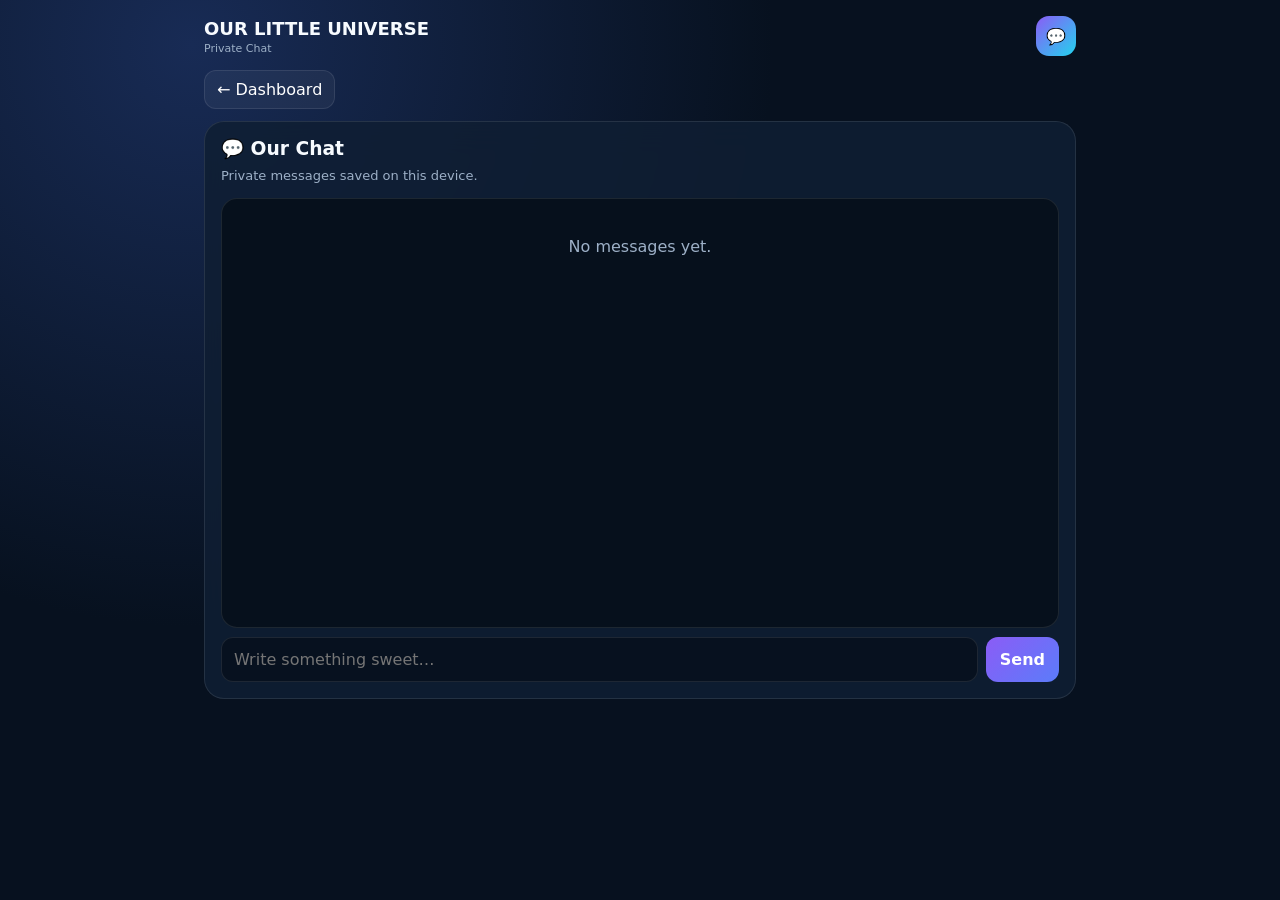
==== chat.html @ 459307a7 "Add separate app page chat.html" ====
<!doctype html><html><head><meta charset="utf-8"><meta name="viewport" content="width=device-width,initial-scale=1"><title>Chat</title><link rel="stylesheet" href="style.css"></head><body><main class="shell"><header class="top"><div class="brand">OUR LITTLE UNIVERSE<small>Private Chat</small></div><div class="orb">💬</div></header><a class="back" href="index.html">← Dashboard</a><section class="card"><h3>💬 Our Chat</h3><div class="muted">Private messages saved on this device.</div><div class="chat" id="chatbox"></div><div class="composer"><input class="input" id="chatInput" placeholder="Write something sweet…"><button class="btn" onclick="sendMsg()">Send</button></div></section></main><script src="app.js"></script></body></html>
---- style.css ----
:root{--bg:#07111f;--card:#101f33dd;--line:#ffffff18;--text:#f7fbff;--muted:#9db0c7;--a:#8b5cf6;--b:#22d3ee;--good:#34d399}*{box-sizing:border-box}body{margin:0;font-family:Inter,system-ui,sans-serif;background:radial-gradient(circle at 15% 5%,#182b55,#07111f 42%),radial-gradient(circle at 90% 90%,#173b4b,#07111f 45%);color:var(--text);min-height:100vh}button,input,select{font:inherit}button{cursor:pointer}.shell{max-width:900px;margin:auto;padding:16px 14px 40px}.top{display:flex;align-items:center;justify-content:space-between;margin-bottom:14px}.brand{font-weight:800;font-size:18px}.brand small{display:block;color:var(--muted);font-weight:500;font-size:11px;margin-top:3px}.orb{width:40px;height:40px;border-radius:13px;display:grid;place-items:center;background:linear-gradient(135deg,var(--a),var(--b))}.back{display:inline-flex;align-items:center;gap:6px;color:#fff;text-decoration:none;background:#ffffff0c;border:1px solid var(--line);padding:9px 12px;border-radius:12px;margin-bottom:12px}.hero,.card{border:1px solid var(--line);background:var(--card);backdrop-filter:blur(16px);border-radius:20px;padding:16px}.hero{position:relative;overflow:hidden}.hero:after{content:"";position:absolute;width:150px;height:150px;border-radius:50%;background:#8b5cf6;filter:blur(8px);opacity:.35;right:-70px;top:-80px}.eyebrow{font-size:11px;letter-spacing:2px;color:#b9d7ff;text-transform:uppercase}.hero h1{font-size:clamp(28px,7vw,46px);margin:7px 0}.muted{color:var(--muted);font-size:13px;line-height:1.45}.grid{display:grid;grid-template-columns:repeat(2,1fr);gap:9px;margin-top:10px}.card h3{margin:0 0 7px}.dash{display:block;color:var(--text);text-decoration:none}.icon{font-size:27px;margin-bottom:7px}.btn{border:0;border-radius:12px;padding:11px 14px;color:#fff;font-weight:700;background:linear-gradient(135deg,var(--a),#5b7cfa)}.form{display:grid;gap:9px;margin-top:12px}.input{width:100%;padding:12px;border-radius:12px;border:1px solid var(--line);background:#07111f;color:#fff}.chat{height:430px;overflow:auto;margin-top:12px;padding:10px;border:1px solid var(--line);border-radius:16px;background:#06101c}.msg{max-width:78%;padding:9px 11px;border-radius:15px;margin:7px 0;background:#ffffff0c}.msg.me{margin-left:auto;background:linear-gradient(135deg,#6d4ae8,#167f9a)}.composer{display:flex;gap:8px;margin-top:9px}.composer .input{flex:1}.trip{display:flex;justify-content:space-between;align-items:center;gap:10px;padding:12px;border:1px solid var(--line);border-radius:14px;margin-top:9px;background:#ffffff06}.pill{font-size:11px;padding:5px 8px;border-radius:99px;background:#34d39918;color:#72e5b5}.empty{text-align:center;padding:28px 8px;color:var(--muted)}@media(max-width:600px){.grid{grid-template-columns:1fr 1fr}.shell{padding-inline:11px}}
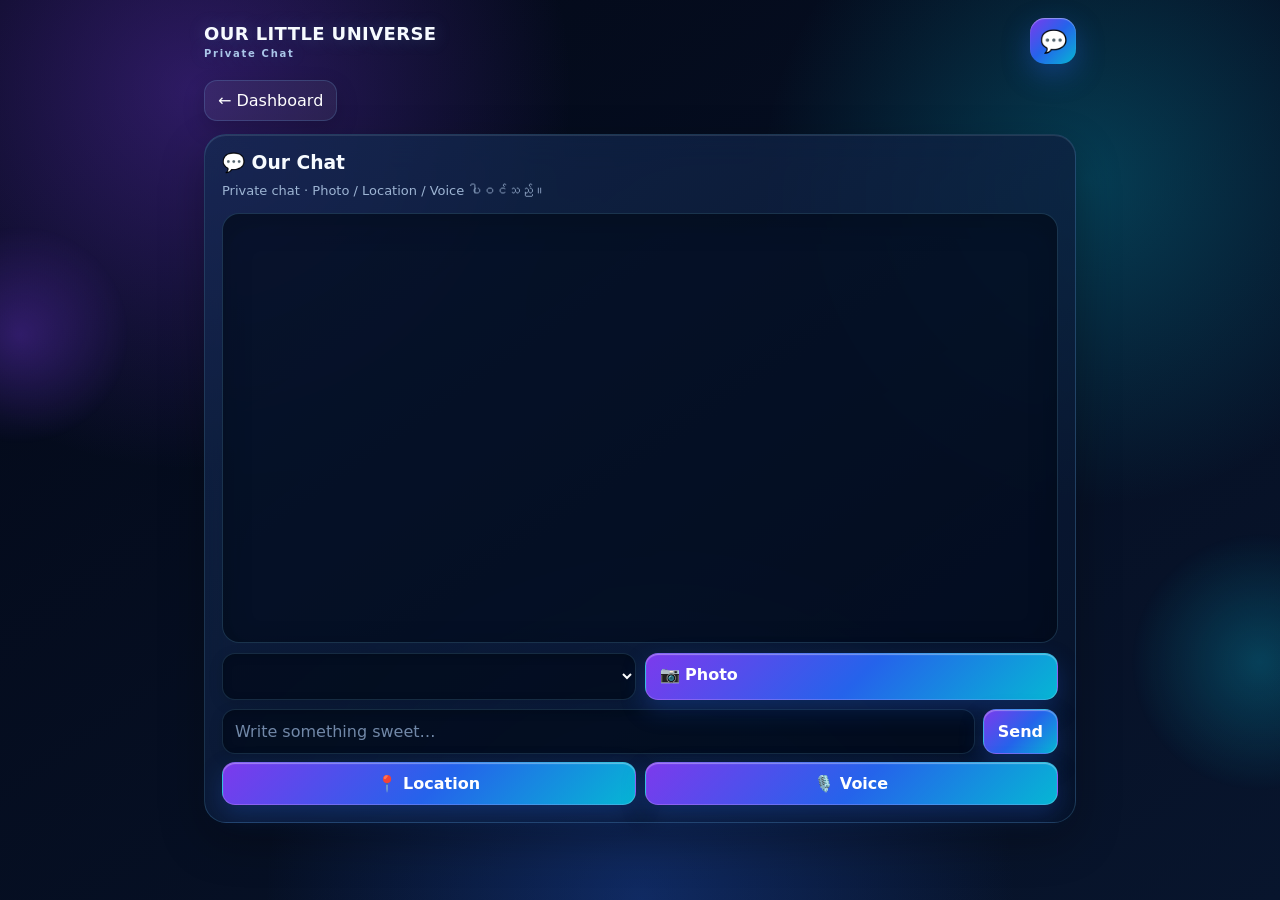
==== commit 50ca91d6: "Upgrade couple chat interface with media controls" ====
--- a/chat.html
+++ b/chat.html
@@ -1 +1 @@
-<!doctype html><html><head><meta charset="utf-8"><meta name="viewport" content="width=device-width,initial-scale=1"><title>Chat</title><link rel="stylesheet" href="style.css"></head><body><main class="shell"><header class="top"><div class="brand">OUR LITTLE UNIVERSE<small>Private Chat</small></div><div class="orb">💬</div></header><a class="back" href="index.html">← Dashboard</a><section class="card"><h3>💬 Our Chat</h3><div class="muted">Private messages saved on this device.</div><div class="chat" id="chatbox"></div><div class="composer"><input class="input" id="chatInput" placeholder="Write something sweet…"><button class="btn" onclick="sendMsg()">Send</button></div></section></main><script src="app.js"></script></body></html>+<!doctype html><html><head><meta charset="utf-8"><meta name="viewport" content="width=device-width,initial-scale=1"><title>Chat</title><link rel="stylesheet" href="style.css"></head><body><main class="shell"><header class="top"><div class="brand">OUR LITTLE UNIVERSE<small>Private Chat</small></div><div class="orb">💬</div></header><a class="back" href="index.html">← Dashboard</a><section class="card"><h3>💬 Our Chat</h3><div class="muted">Private chat · Photo / Location / Voice ပါဝင်သည်။</div><div class="chat" id="chatbox"></div><div class="two-inputs" style="margin-top:10px"><select class="input" id="senderSelect"></select><label class="btn">📷 Photo<input type="file" accept="image/*" hidden onchange="addPhoto(this)"></label></div><div class="composer"><input class="input" id="chatInput" placeholder="Write something sweet…"><button class="btn" onclick="sendMsg()">Send</button></div><div class="two-inputs" style="margin-top:8px"><button class="btn" onclick="shareLocation()">📍 Location</button><button class="btn" onclick="toggleVoice()">🎙️ Voice</button></div></section></main><script src="app.js"></script><script>const s=document.getElementById("senderSelect");if(s){s.innerHTML=(data.names||[]).filter(Boolean).map(n=>"<option>"+n+"</option>").join("");s.value=localStorage.getItem("coupleSender")||data.names[0]||"";s.onchange=()=>setSender(s.value)}</script></body></html>
--- a/style.css
+++ b/style.css
@@ -1 +1 @@
-:root{--bg:#07111f;--card:#101f33dd;--line:#ffffff18;--text:#f7fbff;--muted:#9db0c7;--a:#8b5cf6;--b:#22d3ee;--good:#34d399}*{box-sizing:border-box}body{margin:0;font-family:Inter,system-ui,sans-serif;background:radial-gradient(circle at 15% 5%,#182b55,#07111f 42%),radial-gradient(circle at 90% 90%,#173b4b,#07111f 45%);color:var(--text);min-height:100vh}button,input,select{font:inherit}button{cursor:pointer}.shell{max-width:900px;margin:auto;padding:16px 14px 40px}.top{display:flex;align-items:center;justify-content:space-between;margin-bottom:14px}.brand{font-weight:800;font-size:18px}.brand small{display:block;color:var(--muted);font-weight:500;font-size:11px;margin-top:3px}.orb{width:40px;height:40px;border-radius:13px;display:grid;place-items:center;background:linear-gradient(135deg,var(--a),var(--b))}.back{display:inline-flex;align-items:center;gap:6px;color:#fff;text-decoration:none;background:#ffffff0c;border:1px solid var(--line);padding:9px 12px;border-radius:12px;margin-bottom:12px}.hero,.card{border:1px solid var(--line);background:var(--card);backdrop-filter:blur(16px);border-radius:20px;padding:16px}.hero{position:relative;overflow:hidden}.hero:after{content:"";position:absolute;width:150px;height:150px;border-radius:50%;background:#8b5cf6;filter:blur(8px);opacity:.35;right:-70px;top:-80px}.eyebrow{font-size:11px;letter-spacing:2px;color:#b9d7ff;text-transform:uppercase}.hero h1{font-size:clamp(28px,7vw,46px);margin:7px 0}.muted{color:var(--muted);font-size:13px;line-height:1.45}.grid{display:grid;grid-template-columns:repeat(2,1fr);gap:9px;margin-top:10px}.card h3{margin:0 0 7px}.dash{display:block;color:var(--text);text-decoration:none}.icon{font-size:27px;margin-bottom:7px}.btn{border:0;border-radius:12px;padding:11px 14px;color:#fff;font-weight:700;background:linear-gradient(135deg,var(--a),#5b7cfa)}.form{display:grid;gap:9px;margin-top:12px}.input{width:100%;padding:12px;border-radius:12px;border:1px solid var(--line);background:#07111f;color:#fff}.chat{height:430px;overflow:auto;margin-top:12px;padding:10px;border:1px solid var(--line);border-radius:16px;background:#06101c}.msg{max-width:78%;padding:9px 11px;border-radius:15px;margin:7px 0;background:#ffffff0c}.msg.me{margin-left:auto;background:linear-gradient(135deg,#6d4ae8,#167f9a)}.composer{display:flex;gap:8px;margin-top:9px}.composer .input{flex:1}.trip{display:flex;justify-content:space-between;align-items:center;gap:10px;padding:12px;border:1px solid var(--line);border-radius:14px;margin-top:9px;background:#ffffff06}.pill{font-size:11px;padding:5px 8px;border-radius:99px;background:#34d39918;color:#72e5b5}.empty{text-align:center;padding:28px 8px;color:var(--muted)}@media(max-width:600px){.grid{grid-template-columns:1fr 1fr}.shell{padding-inline:11px}}+:root{--bg:#030817;--bg2:#08152d;--card:rgba(13,29,58,.72);--line:rgba(125,211,252,.18);--text:#f7fbff;--muted:#9db4d3;--a:#7c3aed;--b:#06b6d4;--c:#2563eb;--d:#10b981}*{box-sizing:border-box}html{scroll-behavior:smooth}body{margin:0;font-family:Inter,system-ui,-apple-system,BlinkMacSystemFont,"Segoe UI",sans-serif;color:var(--text);min-height:100vh;overflow-x:hidden;background:radial-gradient(circle at 15% 10%,rgba(124,58,237,.35),transparent 28%),radial-gradient(circle at 85% 20%,rgba(6,182,212,.28),transparent 25%),radial-gradient(circle at 50% 100%,rgba(37,99,235,.3),transparent 34%),linear-gradient(145deg,var(--bg),var(--bg2));background-attachment:fixed}body:before,body:after{content:"";position:fixed;z-index:-1;border-radius:50%;pointer-events:none;animation:floatOrb 9s ease-in-out infinite}body:before{width:220px;height:220px;left:-90px;top:25%;background:radial-gradient(circle,rgba(124,58,237,.32),transparent 70%)}body:after{width:260px;height:260px;right:-110px;bottom:12%;background:radial-gradient(circle,rgba(6,182,212,.28),transparent 70%);animation-delay:-4s}button,input,select{font:inherit}button{cursor:pointer}.shell{max-width:900px;margin:auto;padding:18px 14px 50px;animation:pageIn .7s ease both}.top{display:flex;align-items:center;justify-content:space-between;margin-bottom:16px}.brand{font-weight:900;font-size:18px;letter-spacing:.4px;text-shadow:0 0 18px rgba(125,211,252,.25)}.brand small{display:block;color:#a9c5e8;font-weight:600;font-size:10px;letter-spacing:1.7px;margin-top:4px}.orb{width:46px;height:46px;border-radius:15px;display:grid;place-items:center;font-size:22px;background:linear-gradient(135deg,var(--a),var(--c) 48%,var(--b));box-shadow:0 10px 28px rgba(37,99,235,.35),inset 0 1px 1px rgba(255,255,255,.4);animation:orbFloat 3.5s ease-in-out infinite;transform-style:preserve-3d}.back{display:inline-flex;align-items:center;gap:6px;color:#fff;text-decoration:none;background:rgba(255,255,255,.06);border:1px solid var(--line);padding:10px 13px;border-radius:13px;margin-bottom:13px;box-shadow:0 8px 22px rgba(0,0,0,.18);transition:.25s}.back:hover{transform:translateY(-2px) translateZ(10px);background:rgba(255,255,255,.1)}.hero,.card{position:relative;border:1px solid var(--line);background:linear-gradient(145deg,rgba(20,42,82,.78),rgba(6,18,40,.72));backdrop-filter:blur(18px);-webkit-backdrop-filter:blur(18px);border-radius:22px;padding:17px;box-shadow:0 18px 45px rgba(0,0,0,.28),inset 0 1px 0 rgba(255,255,255,.1);transform-style:preserve-3d}.hero{overflow:hidden;animation:cardIn .75s ease both}.hero:before{content:"";position:absolute;inset:-2px;border-radius:24px;background:conic-gradient(from 120deg,transparent 0 20%,rgba(124,58,237,.42),rgba(6,182,212,.4),transparent 58%);filter:blur(14px);opacity:.7;z-index:-1;animation:spinGlow 8s linear infinite}.hero:after{content:"";position:absolute;width:180px;height:180px;border-radius:50%;background:radial-gradient(circle,rgba(124,58,237,.42),transparent 68%);right:-85px;top:-95px;animation:floatOrb 6s ease-in-out infinite}.eyebrow{font-size:11px;letter-spacing:2px;color:#8eeaff;text-transform:uppercase}.hero h1{font-size:clamp(29px,7vw,48px);margin:8px 0;text-shadow:0 8px 28px rgba(0,0,0,.35)}.muted{color:var(--muted);font-size:13px;line-height:1.5}.grid{display:grid;grid-template-columns:repeat(2,1fr);gap:10px;margin-top:11px}.dash{display:block;color:var(--text);text-decoration:none;min-height:120px;transition:transform .25s ease,box-shadow .25s ease,border-color .25s ease;animation:cardIn .7s ease both}.dash:nth-child(2){animation-delay:.06s}.dash:nth-child(3){animation-delay:.12s}.dash:nth-child(4){animation-delay:.18s}.dash:nth-child(5){animation-delay:.24s}.dash:before{content:"";position:absolute;inset:0;border-radius:22px;background:linear-gradient(135deg,rgba(124,58,237,.16),rgba(6,182,212,.08),transparent 65%);pointer-events:none}.dash:hover{transform:perspective(700px) rotateX(3deg) rotateY(-3deg) translateY(-5px) scale(1.015);box-shadow:0 24px 55px rgba(0,0,0,.38),0 0 25px rgba(34,211,238,.1);border-color:rgba(125,211,252,.38)}.icon{font-size:29px;margin-bottom:8px;filter:drop-shadow(0 8px 12px rgba(0,0,0,.35));animation:iconFloat 4s ease-in-out infinite}.card h3{margin:0 0 7px}.btn{border:1px solid rgba(255,255,255,.18);border-radius:13px;padding:11px 14px;color:#fff;font-weight:800;background:linear-gradient(135deg,var(--a),var(--c) 52%,var(--b));box-shadow:0 10px 24px rgba(37,99,235,.25),inset 0 1px 1px rgba(255,255,255,.35);transition:.2s;position:relative;overflow:hidden}.btn:before{content:"";position:absolute;top:0;left:-80%;width:55%;height:100%;background:linear-gradient(90deg,transparent,rgba(255,255,255,.35),transparent);transform:skewX(-20deg);animation:shine 3.5s ease-in-out infinite}.btn:hover{transform:translateY(-2px) scale(1.01);box-shadow:0 15px 30px rgba(37,99,235,.38)}.btn:active{transform:translateY(1px) scale(.99)}.btn.small{padding:7px 9px;font-size:11px;white-space:nowrap}.form{display:grid;gap:9px;margin-top:12px}.input{width:100%;padding:12px;border-radius:13px;border:1px solid rgba(125,211,252,.15);background:rgba(2,10,26,.72);color:#fff;outline:none;box-shadow:inset 0 2px 10px rgba(0,0,0,.18),0 4px 15px rgba(0,0,0,.1);transition:.2s}.input:focus{border-color:rgba(34,211,238,.6);box-shadow:0 0 0 3px rgba(34,211,238,.09),inset 0 2px 10px rgba(0,0,0,.18)}.input::placeholder{color:#7188a8}.chat{height:430px;overflow:auto;margin-top:12px;padding:10px;border:1px solid var(--line);border-radius:17px;background:rgba(2,10,26,.62);box-shadow:inset 0 8px 30px rgba(0,0,0,.18)}.msg{max-width:78%;padding:9px 11px;border-radius:15px;margin:7px 0;background:rgba(255,255,255,.07);box-shadow:0 8px 18px rgba(0,0,0,.15)}.msg.me{margin-left:auto;background:linear-gradient(135deg,rgba(124,58,237,.9),rgba(37,99,235,.9),rgba(6,182,212,.82));box-shadow:0 10px 24px rgba(37,99,235,.22)}.composer{display:flex;gap:8px;margin-top:9px}.composer .input{flex:1}.trip{display:flex;justify-content:space-between;align-items:center;gap:10px;padding:12px;border:1px solid var(--line);border-radius:15px;margin-top:9px;background:rgba(255,255,255,.045);box-shadow:0 8px 22px rgba(0,0,0,.16);transition:.2s}.trip:hover{transform:translateY(-2px);border-color:rgba(34,211,238,.25)}.trip-group{display:block}.trip-head{display:flex;justify-content:space-between;align-items:flex-start;gap:10px}.steps{display:grid;gap:7px;margin:10px 0}.trip-step{display:flex;justify-content:space-between;align-items:center;gap:8px;padding:9px 10px;border-radius:12px;background:rgba(2,10,26,.62);border:1px solid rgba(125,211,252,.11);box-shadow:inset 0 1px 0 rgba(255,255,255,.04)}.trip-step b{font-size:13px}.pill{font-size:11px;padding:5px 8px;border-radius:99px;background:rgba(16,185,129,.13);color:#72e5b5;white-space:nowrap;border:1px solid rgba(52,211,153,.16)}.empty{text-align:center;padding:28px 8px;color:var(--muted)}@keyframes pageIn{from{opacity:0;transform:translateY(12px)}to{opacity:1;transform:none}}@keyframes cardIn{from{opacity:0;transform:translateY(16px) rotateX(2deg)}to{opacity:1;transform:none}}@keyframes orbFloat{0%,100%{transform:translateY(0) rotateX(0) rotateY(0)}50%{transform:translateY(-7px) rotateX(8deg) rotateY(-8deg)}}@keyframes iconFloat{0%,100%{transform:translateY(0)}50%{transform:translateY(-3px)}}@keyframes floatOrb{0%,100%{transform:translate3d(0,0,0)}50%{transform:translate3d(18px,-20px,0)}}@keyframes spinGlow{to{transform:rotate(360deg)}}@keyframes shine{0%,55%,100%{left:-80%}25%{left:130%}}@media(max-width:600px){.grid{grid-template-columns:1fr 1fr}.shell{padding-inline:11px}.hero,.card{border-radius:19px;padding:15px}.dash{min-height:112px}.trip-head{align-items:flex-start}.trip-step{align-items:flex-start}.trip-step .btn{margin-top:1px}}@media(prefers-reduced-motion:reduce){*,*:before,*:after{animation:none!important;transition:none!important}}.section-title{display:flex;justify-content:space-between;align-items:center;margin-bottom:4px}.section-title>div{display:flex;align-items:center;gap:10px}.section-icon{width:38px;height:38px;border-radius:12px;display:grid;place-items:center;background:linear-gradient(135deg,rgba(124,58,237,.35),rgba(6,182,212,.25));box-shadow:0 8px 20px rgba(0,0,0,.2),inset 0 1px rgba(255,255,255,.15)}.error-note{display:none;color:#fecaca;font-size:12px;padding:9px 11px;border-radius:11px;background:rgba(239,68,68,.09);border:1px solid rgba(248,113,113,.15);margin-top:9px}.two-inputs{display:grid;grid-template-columns:1fr 1fr;gap:9px}.primary-action{width:100%;margin-top:2px}.active-wrap{overflow:hidden}.trip-group{position:relative;overflow:hidden}.trip-name{font-size:17px;font-weight:900;letter-spacing:.1px}.trip-destination{font-size:12px;color:var(--muted);margin-top:5px}.trip-total{min-width:82px;text-align:right}.trip-total small{display:block;color:var(--muted);font-size:10px}.trip-total strong{display:block;font-size:18px;color:#79e8ff;margin-top:2px;text-shadow:0 0 14px rgba(34,211,238,.25)}.trip-summary{display:flex;gap:8px;flex-wrap:wrap;margin:12px 0 8px}.trip-summary span{font-size:11px;color:#b9d7f4;background:rgba(255,255,255,.05);border:1px solid var(--line);padding:5px 8px;border-radius:99px}.route-row{display:grid;grid-template-columns:30px 1fr auto;gap:9px;align-items:center;padding:10px;border-radius:14px;background:rgba(2,10,26,.58);border:1px solid rgba(125,211,252,.1);box-shadow:inset 0 1px rgba(255,255,255,.04)}.route-no{width:28px;height:28px;border-radius:9px;display:grid;place-items:center;font-size:12px;font-weight:900;background:linear-gradient(135deg,var(--a),var(--b));box-shadow:0 6px 15px rgba(37,99,235,.25)}.route-main b{font-size:13px;display:block;line-height:1.35}.route-meta{display:flex;gap:10px;margin-top:4px;font-size:11px;color:var(--muted)}.route-meta span:last-child{color:#8eeaff;font-weight:800}.route-status{display:flex;justify-content:flex-end}.finish-btn{width:100%;margin-top:4px}.travel-hero{background:linear-gradient(145deg,rgba(20,42,82,.82),rgba(6,18,40,.74))}@media(max-width:600px){.two-inputs{grid-template-columns:1fr 1fr}.trip-head{gap:7px}.trip-name{font-size:15px}.trip-total strong{font-size:16px}.route-row{grid-template-columns:28px 1fr;gap:8px}.route-status{grid-column:2;justify-content:flex-start}.route-status .btn{padding:7px 10px}}
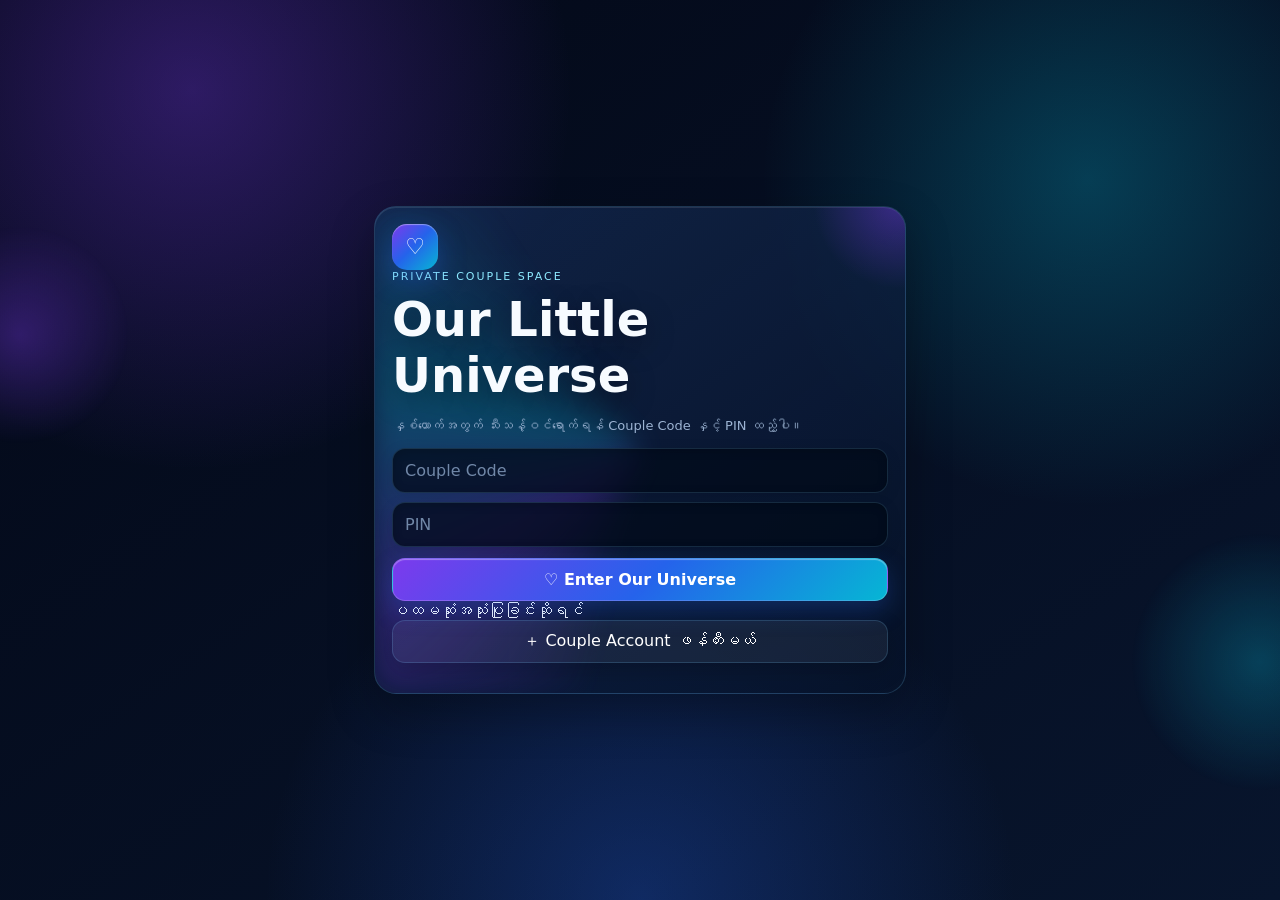
==== commit c03d5b31: "Load Firebase cloud sync client" ====
--- a/chat.html
+++ b/chat.html
@@ -1 +1 @@
-<!doctype html><html><head><meta charset="utf-8"><meta name="viewport" content="width=device-width,initial-scale=1"><title>Chat</title><link rel="stylesheet" href="style.css"></head><body><main class="shell"><header class="top"><div class="brand">OUR LITTLE UNIVERSE<small>Private Chat</small></div><div class="orb">💬</div></header><a class="back" href="index.html">← Dashboard</a><section class="card"><h3>💬 Our Chat</h3><div class="muted">Private chat · Photo / Location / Voice ပါဝင်သည်။</div><div class="chat" id="chatbox"></div><div class="two-inputs" style="margin-top:10px"><select class="input" id="senderSelect"></select><label class="btn">📷 Photo<input type="file" accept="image/*" hidden onchange="addPhoto(this)"></label></div><div class="composer"><input class="input" id="chatInput" placeholder="Write something sweet…"><button class="btn" onclick="sendMsg()">Send</button></div><div class="two-inputs" style="margin-top:8px"><button class="btn" onclick="shareLocation()">📍 Location</button><button class="btn" onclick="toggleVoice()">🎙️ Voice</button></div></section></main><script src="app.js"></script><script>const s=document.getElementById("senderSelect");if(s){s.innerHTML=(data.names||[]).filter(Boolean).map(n=>"<option>"+n+"</option>").join("");s.value=localStorage.getItem("coupleSender")||data.names[0]||"";s.onchange=()=>setSender(s.value)}</script></body></html>+<!doctype html><html><head><meta charset="utf-8"><meta name="viewport" content="width=device-width,initial-scale=1"><title>Chat</title><link rel="stylesheet" href="style.css"></head><body><main class="shell"><header class="top"><div class="brand">OUR LITTLE UNIVERSE<small>Private Chat</small></div><div class="orb">💬</div></header><a class="back" href="index.html">← Dashboard</a><section class="card"><h3>💬 Our Chat</h3><div class="muted">Private chat · Photo / Location / Voice ပါဝင်သည်။</div><div class="chat" id="chatbox"></div><div class="two-inputs" style="margin-top:10px"><select class="input" id="senderSelect"></select><label class="btn">📷 Photo<input type="file" accept="image/*" hidden onchange="addPhoto(this)"></label></div><div class="composer"><input class="input" id="chatInput" placeholder="Write something sweet…"><button class="btn" onclick="sendMsg()">Send</button></div><div class="two-inputs" style="margin-top:8px"><button class="btn" onclick="shareLocation()">📍 Location</button><button class="btn" onclick="toggleVoice()">🎙️ Voice</button></div></section></main><script src="app.js"></script><script type="module" src="firebase-client.js"></script><script>const s=document.getElementById("senderSelect");if(s){s.innerHTML=(data.names||[]).filter(Boolean).map(n=>"<option>"+n+"</option>").join("");s.value=localStorage.getItem("coupleSender")||data.names[0]||"";s.onchange=()=>setSender(s.value)}</script></body></html>
--- a/style.css
+++ b/style.css
@@ -1 +1,13 @@
-:root{--bg:#030817;--bg2:#08152d;--card:rgba(13,29,58,.72);--line:rgba(125,211,252,.18);--text:#f7fbff;--muted:#9db4d3;--a:#7c3aed;--b:#06b6d4;--c:#2563eb;--d:#10b981}*{box-sizing:border-box}html{scroll-behavior:smooth}body{margin:0;font-family:Inter,system-ui,-apple-system,BlinkMacSystemFont,"Segoe UI",sans-serif;color:var(--text);min-height:100vh;overflow-x:hidden;background:radial-gradient(circle at 15% 10%,rgba(124,58,237,.35),transparent 28%),radial-gradient(circle at 85% 20%,rgba(6,182,212,.28),transparent 25%),radial-gradient(circle at 50% 100%,rgba(37,99,235,.3),transparent 34%),linear-gradient(145deg,var(--bg),var(--bg2));background-attachment:fixed}body:before,body:after{content:"";position:fixed;z-index:-1;border-radius:50%;pointer-events:none;animation:floatOrb 9s ease-in-out infinite}body:before{width:220px;height:220px;left:-90px;top:25%;background:radial-gradient(circle,rgba(124,58,237,.32),transparent 70%)}body:after{width:260px;height:260px;right:-110px;bottom:12%;background:radial-gradient(circle,rgba(6,182,212,.28),transparent 70%);animation-delay:-4s}button,input,select{font:inherit}button{cursor:pointer}.shell{max-width:900px;margin:auto;padding:18px 14px 50px;animation:pageIn .7s ease both}.top{display:flex;align-items:center;justify-content:space-between;margin-bottom:16px}.brand{font-weight:900;font-size:18px;letter-spacing:.4px;text-shadow:0 0 18px rgba(125,211,252,.25)}.brand small{display:block;color:#a9c5e8;font-weight:600;font-size:10px;letter-spacing:1.7px;margin-top:4px}.orb{width:46px;height:46px;border-radius:15px;display:grid;place-items:center;font-size:22px;background:linear-gradient(135deg,var(--a),var(--c) 48%,var(--b));box-shadow:0 10px 28px rgba(37,99,235,.35),inset 0 1px 1px rgba(255,255,255,.4);animation:orbFloat 3.5s ease-in-out infinite;transform-style:preserve-3d}.back{display:inline-flex;align-items:center;gap:6px;color:#fff;text-decoration:none;background:rgba(255,255,255,.06);border:1px solid var(--line);padding:10px 13px;border-radius:13px;margin-bottom:13px;box-shadow:0 8px 22px rgba(0,0,0,.18);transition:.25s}.back:hover{transform:translateY(-2px) translateZ(10px);background:rgba(255,255,255,.1)}.hero,.card{position:relative;border:1px solid var(--line);background:linear-gradient(145deg,rgba(20,42,82,.78),rgba(6,18,40,.72));backdrop-filter:blur(18px);-webkit-backdrop-filter:blur(18px);border-radius:22px;padding:17px;box-shadow:0 18px 45px rgba(0,0,0,.28),inset 0 1px 0 rgba(255,255,255,.1);transform-style:preserve-3d}.hero{overflow:hidden;animation:cardIn .75s ease both}.hero:before{content:"";position:absolute;inset:-2px;border-radius:24px;background:conic-gradient(from 120deg,transparent 0 20%,rgba(124,58,237,.42),rgba(6,182,212,.4),transparent 58%);filter:blur(14px);opacity:.7;z-index:-1;animation:spinGlow 8s linear infinite}.hero:after{content:"";position:absolute;width:180px;height:180px;border-radius:50%;background:radial-gradient(circle,rgba(124,58,237,.42),transparent 68%);right:-85px;top:-95px;animation:floatOrb 6s ease-in-out infinite}.eyebrow{font-size:11px;letter-spacing:2px;color:#8eeaff;text-transform:uppercase}.hero h1{font-size:clamp(29px,7vw,48px);margin:8px 0;text-shadow:0 8px 28px rgba(0,0,0,.35)}.muted{color:var(--muted);font-size:13px;line-height:1.5}.grid{display:grid;grid-template-columns:repeat(2,1fr);gap:10px;margin-top:11px}.dash{display:block;color:var(--text);text-decoration:none;min-height:120px;transition:transform .25s ease,box-shadow .25s ease,border-color .25s ease;animation:cardIn .7s ease both}.dash:nth-child(2){animation-delay:.06s}.dash:nth-child(3){animation-delay:.12s}.dash:nth-child(4){animation-delay:.18s}.dash:nth-child(5){animation-delay:.24s}.dash:before{content:"";position:absolute;inset:0;border-radius:22px;background:linear-gradient(135deg,rgba(124,58,237,.16),rgba(6,182,212,.08),transparent 65%);pointer-events:none}.dash:hover{transform:perspective(700px) rotateX(3deg) rotateY(-3deg) translateY(-5px) scale(1.015);box-shadow:0 24px 55px rgba(0,0,0,.38),0 0 25px rgba(34,211,238,.1);border-color:rgba(125,211,252,.38)}.icon{font-size:29px;margin-bottom:8px;filter:drop-shadow(0 8px 12px rgba(0,0,0,.35));animation:iconFloat 4s ease-in-out infinite}.card h3{margin:0 0 7px}.btn{border:1px solid rgba(255,255,255,.18);border-radius:13px;padding:11px 14px;color:#fff;font-weight:800;background:linear-gradient(135deg,var(--a),var(--c) 52%,var(--b));box-shadow:0 10px 24px rgba(37,99,235,.25),inset 0 1px 1px rgba(255,255,255,.35);transition:.2s;position:relative;overflow:hidden}.btn:before{content:"";position:absolute;top:0;left:-80%;width:55%;height:100%;background:linear-gradient(90deg,transparent,rgba(255,255,255,.35),transparent);transform:skewX(-20deg);animation:shine 3.5s ease-in-out infinite}.btn:hover{transform:translateY(-2px) scale(1.01);box-shadow:0 15px 30px rgba(37,99,235,.38)}.btn:active{transform:translateY(1px) scale(.99)}.btn.small{padding:7px 9px;font-size:11px;white-space:nowrap}.form{display:grid;gap:9px;margin-top:12px}.input{width:100%;padding:12px;border-radius:13px;border:1px solid rgba(125,211,252,.15);background:rgba(2,10,26,.72);color:#fff;outline:none;box-shadow:inset 0 2px 10px rgba(0,0,0,.18),0 4px 15px rgba(0,0,0,.1);transition:.2s}.input:focus{border-color:rgba(34,211,238,.6);box-shadow:0 0 0 3px rgba(34,211,238,.09),inset 0 2px 10px rgba(0,0,0,.18)}.input::placeholder{color:#7188a8}.chat{height:430px;overflow:auto;margin-top:12px;padding:10px;border:1px solid var(--line);border-radius:17px;background:rgba(2,10,26,.62);box-shadow:inset 0 8px 30px rgba(0,0,0,.18)}.msg{max-width:78%;padding:9px 11px;border-radius:15px;margin:7px 0;background:rgba(255,255,255,.07);box-shadow:0 8px 18px rgba(0,0,0,.15)}.msg.me{margin-left:auto;background:linear-gradient(135deg,rgba(124,58,237,.9),rgba(37,99,235,.9),rgba(6,182,212,.82));box-shadow:0 10px 24px rgba(37,99,235,.22)}.composer{display:flex;gap:8px;margin-top:9px}.composer .input{flex:1}.trip{display:flex;justify-content:space-between;align-items:center;gap:10px;padding:12px;border:1px solid var(--line);border-radius:15px;margin-top:9px;background:rgba(255,255,255,.045);box-shadow:0 8px 22px rgba(0,0,0,.16);transition:.2s}.trip:hover{transform:translateY(-2px);border-color:rgba(34,211,238,.25)}.trip-group{display:block}.trip-head{display:flex;justify-content:space-between;align-items:flex-start;gap:10px}.steps{display:grid;gap:7px;margin:10px 0}.trip-step{display:flex;justify-content:space-between;align-items:center;gap:8px;padding:9px 10px;border-radius:12px;background:rgba(2,10,26,.62);border:1px solid rgba(125,211,252,.11);box-shadow:inset 0 1px 0 rgba(255,255,255,.04)}.trip-step b{font-size:13px}.pill{font-size:11px;padding:5px 8px;border-radius:99px;background:rgba(16,185,129,.13);color:#72e5b5;white-space:nowrap;border:1px solid rgba(52,211,153,.16)}.empty{text-align:center;padding:28px 8px;color:var(--muted)}@keyframes pageIn{from{opacity:0;transform:translateY(12px)}to{opacity:1;transform:none}}@keyframes cardIn{from{opacity:0;transform:translateY(16px) rotateX(2deg)}to{opacity:1;transform:none}}@keyframes orbFloat{0%,100%{transform:translateY(0) rotateX(0) rotateY(0)}50%{transform:translateY(-7px) rotateX(8deg) rotateY(-8deg)}}@keyframes iconFloat{0%,100%{transform:translateY(0)}50%{transform:translateY(-3px)}}@keyframes floatOrb{0%,100%{transform:translate3d(0,0,0)}50%{transform:translate3d(18px,-20px,0)}}@keyframes spinGlow{to{transform:rotate(360deg)}}@keyframes shine{0%,55%,100%{left:-80%}25%{left:130%}}@media(max-width:600px){.grid{grid-template-columns:1fr 1fr}.shell{padding-inline:11px}.hero,.card{border-radius:19px;padding:15px}.dash{min-height:112px}.trip-head{align-items:flex-start}.trip-step{align-items:flex-start}.trip-step .btn{margin-top:1px}}@media(prefers-reduced-motion:reduce){*,*:before,*:after{animation:none!important;transition:none!important}}.section-title{display:flex;justify-content:space-between;align-items:center;margin-bottom:4px}.section-title>div{display:flex;align-items:center;gap:10px}.section-icon{width:38px;height:38px;border-radius:12px;display:grid;place-items:center;background:linear-gradient(135deg,rgba(124,58,237,.35),rgba(6,182,212,.25));box-shadow:0 8px 20px rgba(0,0,0,.2),inset 0 1px rgba(255,255,255,.15)}.error-note{display:none;color:#fecaca;font-size:12px;padding:9px 11px;border-radius:11px;background:rgba(239,68,68,.09);border:1px solid rgba(248,113,113,.15);margin-top:9px}.two-inputs{display:grid;grid-template-columns:1fr 1fr;gap:9px}.primary-action{width:100%;margin-top:2px}.active-wrap{overflow:hidden}.trip-group{position:relative;overflow:hidden}.trip-name{font-size:17px;font-weight:900;letter-spacing:.1px}.trip-destination{font-size:12px;color:var(--muted);margin-top:5px}.trip-total{min-width:82px;text-align:right}.trip-total small{display:block;color:var(--muted);font-size:10px}.trip-total strong{display:block;font-size:18px;color:#79e8ff;margin-top:2px;text-shadow:0 0 14px rgba(34,211,238,.25)}.trip-summary{display:flex;gap:8px;flex-wrap:wrap;margin:12px 0 8px}.trip-summary span{font-size:11px;color:#b9d7f4;background:rgba(255,255,255,.05);border:1px solid var(--line);padding:5px 8px;border-radius:99px}.route-row{display:grid;grid-template-columns:30px 1fr auto;gap:9px;align-items:center;padding:10px;border-radius:14px;background:rgba(2,10,26,.58);border:1px solid rgba(125,211,252,.1);box-shadow:inset 0 1px rgba(255,255,255,.04)}.route-no{width:28px;height:28px;border-radius:9px;display:grid;place-items:center;font-size:12px;font-weight:900;background:linear-gradient(135deg,var(--a),var(--b));box-shadow:0 6px 15px rgba(37,99,235,.25)}.route-main b{font-size:13px;display:block;line-height:1.35}.route-meta{display:flex;gap:10px;margin-top:4px;font-size:11px;color:var(--muted)}.route-meta span:last-child{color:#8eeaff;font-weight:800}.route-status{display:flex;justify-content:flex-end}.finish-btn{width:100%;margin-top:4px}.travel-hero{background:linear-gradient(145deg,rgba(20,42,82,.82),rgba(6,18,40,.74))}@media(max-width:600px){.two-inputs{grid-template-columns:1fr 1fr}.trip-head{gap:7px}.trip-name{font-size:15px}.trip-total strong{font-size:16px}.route-row{grid-template-columns:28px 1fr;gap:8px}.route-status{grid-column:2;justify-content:flex-start}.route-status .btn{padding:7px 10px}}+:root{--bg:#030817;--bg2:#08152d;--card:rgba(13,29,58,.72);--line:rgba(125,211,252,.18);--text:#f7fbff;--muted:#9db4d3;--a:#7c3aed;--b:#06b6d4;--c:#2563eb;--d:#10b981}*{box-sizing:border-box}html{scroll-behavior:smooth}body{margin:0;font-family:Inter,system-ui,-apple-system,BlinkMacSystemFont,"Segoe UI",sans-serif;color:var(--text);min-height:100vh;overflow-x:hidden;background:radial-gradient(circle at 15% 10%,rgba(124,58,237,.35),transparent 28%),radial-gradient(circle at 85% 20%,rgba(6,182,212,.28),transparent 25%),radial-gradient(circle at 50% 100%,rgba(37,99,235,.3),transparent 34%),linear-gradient(145deg,var(--bg),var(--bg2));background-attachment:fixed}body:before,body:after{content:"";position:fixed;z-index:-1;border-radius:50%;pointer-events:none;animation:floatOrb 9s ease-in-out infinite}body:before{width:220px;height:220px;left:-90px;top:25%;background:radial-gradient(circle,rgba(124,58,237,.32),transparent 70%)}body:after{width:260px;height:260px;right:-110px;bottom:12%;background:radial-gradient(circle,rgba(6,182,212,.28),transparent 70%);animation-delay:-4s}button,input,select{font:inherit}button{cursor:pointer}.shell{max-width:900px;margin:auto;padding:18px 14px 50px;animation:pageIn .7s ease both}.top{display:flex;align-items:center;justify-content:space-between;margin-bottom:16px}.brand{font-weight:900;font-size:18px;letter-spacing:.4px;text-shadow:0 0 18px rgba(125,211,252,.25)}.brand small{display:block;color:#a9c5e8;font-weight:600;font-size:10px;letter-spacing:1.7px;margin-top:4px}.orb{width:46px;height:46px;border-radius:15px;display:grid;place-items:center;font-size:22px;background:linear-gradient(135deg,var(--a),var(--c) 48%,var(--b));box-shadow:0 10px 28px rgba(37,99,235,.35),inset 0 1px 1px rgba(255,255,255,.4);animation:orbFloat 3.5s ease-in-out infinite;transform-style:preserve-3d}.back{display:inline-flex;align-items:center;gap:6px;color:#fff;text-decoration:none;background:rgba(255,255,255,.06);border:1px solid var(--line);padding:10px 13px;border-radius:13px;margin-bottom:13px;box-shadow:0 8px 22px rgba(0,0,0,.18);transition:.25s}.back:hover{transform:translateY(-2px) translateZ(10px);background:rgba(255,255,255,.1)}.hero,.card{position:relative;border:1px solid var(--line);background:linear-gradient(145deg,rgba(20,42,82,.78),rgba(6,18,40,.72));backdrop-filter:blur(18px);-webkit-backdrop-filter:blur(18px);border-radius:22px;padding:17px;box-shadow:0 18px 45px rgba(0,0,0,.28),inset 0 1px 0 rgba(255,255,255,.1);transform-style:preserve-3d}.hero{overflow:hidden;animation:cardIn .75s ease both}.hero:before{content:"";position:absolute;inset:-2px;border-radius:24px;background:conic-gradient(from 120deg,transparent 0 20%,rgba(124,58,237,.42),rgba(6,182,212,.4),transparent 58%);filter:blur(14px);opacity:.7;z-index:-1;animation:spinGlow 8s linear infinite}.hero:after{content:"";position:absolute;width:180px;height:180px;border-radius:50%;background:radial-gradient(circle,rgba(124,58,237,.42),transparent 68%);right:-85px;top:-95px;animation:floatOrb 6s ease-in-out infinite}.eyebrow{font-size:11px;letter-spacing:2px;color:#8eeaff;text-transform:uppercase}.hero h1{font-size:clamp(29px,7vw,48px);margin:8px 0;text-shadow:0 8px 28px rgba(0,0,0,.35)}.muted{color:var(--muted);font-size:13px;line-height:1.5}.grid{display:grid;grid-template-columns:repeat(2,1fr);gap:10px;margin-top:11px}.dash{display:block;color:var(--text);text-decoration:none;min-height:120px;transition:transform .25s ease,box-shadow .25s ease,border-color .25s ease;animation:cardIn .7s ease both}.dash:nth-child(2){animation-delay:.06s}.dash:nth-child(3){animation-delay:.12s}.dash:nth-child(4){animation-delay:.18s}.dash:nth-child(5){animation-delay:.24s}.dash:before{content:"";position:absolute;inset:0;border-radius:22px;background:linear-gradient(135deg,rgba(124,58,237,.16),rgba(6,182,212,.08),transparent 65%);pointer-events:none}.dash:hover{transform:perspective(700px) rotateX(3deg) rotateY(-3deg) translateY(-5px) scale(1.015);box-shadow:0 24px 55px rgba(0,0,0,.38),0 0 25px rgba(34,211,238,.1);border-color:rgba(125,211,252,.38)}.icon{font-size:29px;margin-bottom:8px;filter:drop-shadow(0 8px 12px rgba(0,0,0,.35));animation:iconFloat 4s ease-in-out infinite}.card h3{margin:0 0 7px}.btn{border:1px solid rgba(255,255,255,.18);border-radius:13px;padding:11px 14px;color:#fff;font-weight:800;background:linear-gradient(135deg,var(--a),var(--c) 52%,var(--b));box-shadow:0 10px 24px rgba(37,99,235,.25),inset 0 1px 1px rgba(255,255,255,.35);transition:.2s;position:relative;overflow:hidden}.btn:before{content:"";position:absolute;top:0;left:-80%;width:55%;height:100%;background:linear-gradient(90deg,transparent,rgba(255,255,255,.35),transparent);transform:skewX(-20deg);animation:shine 3.5s ease-in-out infinite}.btn:hover{transform:translateY(-2px) scale(1.01);box-shadow:0 15px 30px rgba(37,99,235,.38)}.btn:active{transform:translateY(1px) scale(.99)}.btn.small{padding:7px 9px;font-size:11px;white-space:nowrap}.form{display:grid;gap:9px;margin-top:12px}.input{width:100%;padding:12px;border-radius:13px;border:1px solid rgba(125,211,252,.15);background:rgba(2,10,26,.72);color:#fff;outline:none;box-shadow:inset 0 2px 10px rgba(0,0,0,.18),0 4px 15px rgba(0,0,0,.1);transition:.2s}.input:focus{border-color:rgba(34,211,238,.6);box-shadow:0 0 0 3px rgba(34,211,238,.09),inset 0 2px 10px rgba(0,0,0,.18)}.input::placeholder{color:#7188a8}.chat{height:430px;overflow:auto;margin-top:12px;padding:10px;border:1px solid var(--line);border-radius:17px;background:rgba(2,10,26,.62);box-shadow:inset 0 8px 30px rgba(0,0,0,.18)}.msg{max-width:78%;padding:9px 11px;border-radius:15px;margin:7px 0;background:rgba(255,255,255,.07);box-shadow:0 8px 18px rgba(0,0,0,.15)}.msg.me{margin-left:auto;background:linear-gradient(135deg,rgba(124,58,237,.9),rgba(37,99,235,.9),rgba(6,182,212,.82));box-shadow:0 10px 24px rgba(37,99,235,.22)}.composer{display:flex;gap:8px;margin-top:9px}.composer .input{flex:1}.trip{display:flex;justify-content:space-between;align-items:center;gap:10px;padding:12px;border:1px solid var(--line);border-radius:15px;margin-top:9px;background:rgba(255,255,255,.045);box-shadow:0 8px 22px rgba(0,0,0,.16);transition:.2s}.trip:hover{transform:translateY(-2px);border-color:rgba(34,211,238,.25)}.trip-group{display:block}.trip-head{display:flex;justify-content:space-between;align-items:flex-start;gap:10px}.steps{display:grid;gap:7px;margin:10px 0}.trip-step{display:flex;justify-content:space-between;align-items:center;gap:8px;padding:9px 10px;border-radius:12px;background:rgba(2,10,26,.62);border:1px solid rgba(125,211,252,.11);box-shadow:inset 0 1px 0 rgba(255,255,255,.04)}.trip-step b{font-size:13px}.pill{font-size:11px;padding:5px 8px;border-radius:99px;background:rgba(16,185,129,.13);color:#72e5b5;white-space:nowrap;border:1px solid rgba(52,211,153,.16)}.empty{text-align:center;padding:28px 8px;color:var(--muted)}@keyframes pageIn{from{opacity:0;transform:translateY(12px)}to{opacity:1;transform:none}}@keyframes cardIn{from{opacity:0;transform:translateY(16px) rotateX(2deg)}to{opacity:1;transform:none}}@keyframes orbFloat{0%,100%{transform:translateY(0) rotateX(0) rotateY(0)}50%{transform:translateY(-7px) rotateX(8deg) rotateY(-8deg)}}@keyframes iconFloat{0%,100%{transform:translateY(0)}50%{transform:translateY(-3px)}}@keyframes floatOrb{0%,100%{transform:translate3d(0,0,0)}50%{transform:translate3d(18px,-20px,0)}}@keyframes spinGlow{to{transform:rotate(360deg)}}@keyframes shine{0%,55%,100%{left:-80%}25%{left:130%}}@media(max-width:600px){.grid{grid-template-columns:1fr 1fr}.shell{padding-inline:11px}.hero,.card{border-radius:19px;padding:15px}.dash{min-height:112px}.trip-head{align-items:flex-start}.trip-step{align-items:flex-start}.trip-step .btn{margin-top:1px}}@media(prefers-reduced-motion:reduce){*,*:before,*:after{animation:none!important;transition:none!important}}.section-title{display:flex;justify-content:space-between;align-items:center;margin-bottom:4px}.section-title>div{display:flex;align-items:center;gap:10px}.section-icon{width:38px;height:38px;border-radius:12px;display:grid;place-items:center;background:linear-gradient(135deg,rgba(124,58,237,.35),rgba(6,182,212,.25));box-shadow:0 8px 20px rgba(0,0,0,.2),inset 0 1px rgba(255,255,255,.15)}.error-note{display:none;color:#fecaca;font-size:12px;padding:9px 11px;border-radius:11px;background:rgba(239,68,68,.09);border:1px solid rgba(248,113,113,.15);margin-top:9px}.two-inputs{display:grid;grid-template-columns:1fr 1fr;gap:9px}.primary-action{width:100%;margin-top:2px}.active-wrap{overflow:hidden}.trip-group{position:relative;overflow:hidden}.trip-name{font-size:17px;font-weight:900;letter-spacing:.1px}.trip-destination{font-size:12px;color:var(--muted);margin-top:5px}.trip-total{min-width:82px;text-align:right}.trip-total small{display:block;color:var(--muted);font-size:10px}.trip-total strong{display:block;font-size:18px;color:#79e8ff;margin-top:2px;text-shadow:0 0 14px rgba(34,211,238,.25)}.trip-summary{display:flex;gap:8px;flex-wrap:wrap;margin:12px 0 8px}.trip-summary span{font-size:11px;color:#b9d7f4;background:rgba(255,255,255,.05);border:1px solid var(--line);padding:5px 8px;border-radius:99px}.route-row{display:grid;grid-template-columns:30px 1fr auto;gap:9px;align-items:center;padding:10px;border-radius:14px;background:rgba(2,10,26,.58);border:1px solid rgba(125,211,252,.1);box-shadow:inset 0 1px rgba(255,255,255,.04)}.route-no{width:28px;height:28px;border-radius:9px;display:grid;place-items:center;font-size:12px;font-weight:900;background:linear-gradient(135deg,var(--a),var(--b));box-shadow:0 6px 15px rgba(37,99,235,.25)}.route-main b{font-size:13px;display:block;line-height:1.35}.route-meta{display:flex;gap:10px;margin-top:4px;font-size:11px;color:var(--muted)}.route-meta span:last-child{color:#8eeaff;font-weight:800}.route-status{display:flex;justify-content:flex-end}.finish-btn{width:100%;margin-top:4px}.travel-hero{background:linear-gradient(145deg,rgba(20,42,82,.82),rgba(6,18,40,.74))}@media(max-width:600px){.two-inputs{grid-template-columns:1fr 1fr}.trip-head{gap:7px}.trip-name{font-size:15px}.trip-total strong{font-size:16px}.route-row{grid-template-columns:28px 1fr;gap:8px}.route-status{grid-column:2;justify-content:flex-start}.route-status .btn{padding:7px 10px}}
+/* Stable mobile auth rendering */
+.auth-shell{max-width:560px;min-height:100vh;display:flex;flex-direction:column;justify-content:center;padding-top:28px;padding-bottom:28px}
+.auth-card{width:100%}
+.auth-shell .hero{animation:none!important;backdrop-filter:none;-webkit-backdrop-filter:none}
+.auth-shell .hero:before,.auth-shell .hero:after{animation:none!important}
+.auth-shell .orb{animation:none!important}
+.auth-shell .btn:before{animation:none!important}
+.auth-shell .back{animation:none!important}
+@media(max-width:600px){
+  .auth-shell{justify-content:flex-start;padding-top:38px}
+  .auth-shell .hero{box-shadow:0 14px 35px rgba(0,0,0,.32)}
+}
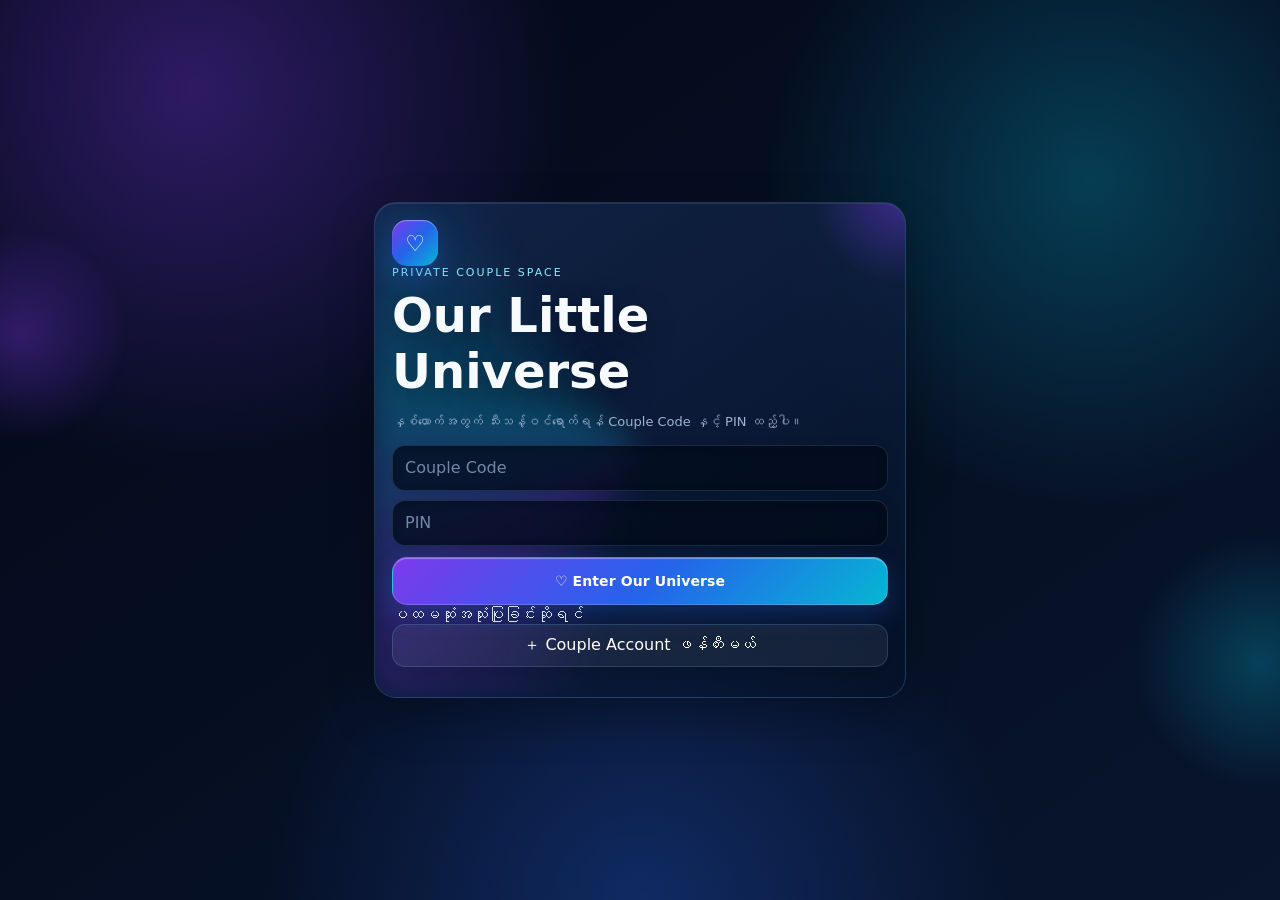
==== commit 858e41fc: "Force fresh app runtime assets" ====
--- a/chat.html
+++ b/chat.html
@@ -1 +1,2 @@
-<!doctype html><html><head><meta charset="utf-8"><meta name="viewport" content="width=device-width,initial-scale=1"><title>Chat</title><link rel="stylesheet" href="style.css"></head><body><main class="shell"><header class="top"><div class="brand">OUR LITTLE UNIVERSE<small>Private Chat</small></div><div class="orb">💬</div></header><a class="back" href="index.html">← Dashboard</a><section class="card"><h3>💬 Our Chat</h3><div class="muted">Private chat · Photo / Location / Voice ပါဝင်သည်။</div><div class="chat" id="chatbox"></div><div class="two-inputs" style="margin-top:10px"><select class="input" id="senderSelect"></select><label class="btn">📷 Photo<input type="file" accept="image/*" hidden onchange="addPhoto(this)"></label></div><div class="composer"><input class="input" id="chatInput" placeholder="Write something sweet…"><button class="btn" onclick="sendMsg()">Send</button></div><div class="two-inputs" style="margin-top:8px"><button class="btn" onclick="shareLocation()">📍 Location</button><button class="btn" onclick="toggleVoice()">🎙️ Voice</button></div></section></main><script src="app.js"></script><script type="module" src="firebase-client.js"></script><script>const s=document.getElementById("senderSelect");if(s){s.innerHTML=(data.names||[]).filter(Boolean).map(n=>"<option>"+n+"</option>").join("");s.value=localStorage.getItem("coupleSender")||data.names[0]||"";s.onchange=()=>setSender(s.value)}</script></body></html>+<!doctype html><html><head><meta charset="utf-8"><meta name="viewport" content="width=device-width,initial-scale=1"><title>Chat</title><link rel="stylesheet" href="style.css"></head><body><main class="shell"><header class="top"><div class="brand">OUR LITTLE UNIVERSE<small>Private Chat</small></div><div class="orb">💬</div></header><a class="back" href="index.html">← Dashboard</a><section class="card"><h3>💬 Our Chat</h3><div class="muted">Private chat · Photo / Location / Voice ပါဝင်သည်။</div>
+<div id="presenceStatus" class="muted" style="margin-top:6px">🟡 Firebase Chat စစ်နေပါတယ်…</div><div class="chat" id="chatbox"></div><div style="margin-top:10px"><button class="btn" onclick="toggleMediaGallery()">🖼️ Media Gallery</button><div id="mediaGallery" style="display:none;margin-top:10px"></div></div><div class="two-inputs" style="margin-top:10px"><select class="input" id="senderSelect"></select><label class="btn">📷 Photo<input type="file" accept="image/*" hidden onchange="addPhoto(this)"></label><label class="btn">🎬 Video<input type="file" accept="video/*" hidden onchange="addVideo(this)"></label></div><div class="composer"><input class="input" id="chatInput" placeholder="Write something sweet…"><button class="btn" onclick="sendMsg()">Send</button></div><div class="two-inputs" style="margin-top:8px"><button class="btn" onclick="shareLocation()">📍 Location</button><button class="btn" onclick="toggleVoice()">🎙️ Voice</button></div></section></main><script src="app.js?v=20260928-3"></script><script type="module" src="firebase-client.js?v=20260928-3"></script><script>const s=document.getElementById("senderSelect");if(s){s.innerHTML=(data.names||[]).filter(Boolean).map(n=>"<option>"+n+"</option>").join("");s.value=localStorage.getItem("coupleSender")||data.names[0]||"";s.onchange=()=>setSender(s.value)}</script></body></html>
--- a/style.css
+++ b/style.css
@@ -11,3 +11,108 @@
   .auth-shell{justify-content:flex-start;padding-top:38px}
   .auth-shell .hero{box-shadow:0 14px 35px rgba(0,0,0,.32)}
 }
+
+/* Travel UI v2 */
+.travel-v2{max-width:980px}
+.travel-nav{display:flex;align-items:center;gap:12px;padding:4px 0 14px}
+.travel-back{width:42px;height:42px;border-radius:14px;display:grid;place-items:center;text-decoration:none;color:#fff;font-size:30px;background:rgba(255,255,255,.06);border:1px solid var(--line);box-shadow:0 8px 20px rgba(0,0,0,.2)}
+.travel-brand{display:flex;flex-direction:column;gap:2px;flex:1}
+.travel-brand b{font-size:13px;letter-spacing:2px}
+.travel-brand span{font-size:9px;letter-spacing:3px;color:#82e9ff}
+.travel-orb{width:45px;height:45px;border-radius:15px;display:grid;place-items:center;font-size:23px;background:linear-gradient(135deg,#2563eb,#06b6d4);box-shadow:0 12px 28px rgba(37,99,235,.3)}
+.travel-cover{min-height:245px;position:relative;overflow:hidden;border-radius:30px;padding:30px;background:linear-gradient(135deg,rgba(34,20,92,.96),rgba(7,42,77,.94) 55%,rgba(3,92,105,.88));border:1px solid rgba(125,211,252,.2);box-shadow:0 25px 65px rgba(0,0,0,.35);display:flex;align-items:center}
+.travel-cover:before{content:"";position:absolute;width:360px;height:360px;border-radius:50%;right:-100px;top:-120px;background:radial-gradient(circle,rgba(34,211,238,.25),transparent 68%);filter:blur(4px)}
+.travel-cover:after{content:"";position:absolute;inset:0;background:linear-gradient(115deg,transparent 30%,rgba(255,255,255,.05),transparent 60%);pointer-events:none}
+.cover-copy{position:relative;z-index:2;max-width:650px}
+.travel-kicker{font-size:10px;letter-spacing:3px;color:#8eeaff;font-weight:900}
+.travel-cover h1{font-size:clamp(32px,7vw,58px);line-height:1.03;margin:12px 0}
+.travel-cover h1 em{font-style:normal;background:linear-gradient(90deg,#67e8f9,#a78bfa);-webkit-background-clip:text;background-clip:text;color:transparent}
+.travel-cover p{max-width:560px;color:#b9cde8;font-size:14px;line-height:1.7;margin:0}
+.cover-orbit{position:absolute;right:8%;width:180px;height:180px;border:1px solid rgba(125,211,252,.2);border-radius:50%;display:grid;place-items:center;box-shadow:0 0 70px rgba(34,211,238,.1)}
+.cover-orbit:before,.cover-orbit:after{content:"";position:absolute;border:1px solid rgba(167,139,250,.2);border-radius:50%}
+.cover-orbit:before{inset:22px}.cover-orbit:after{inset:45px}
+.cover-orbit span{font-size:48px;filter:drop-shadow(0 15px 18px rgba(0,0,0,.35));animation:orbFloat 4s ease-in-out infinite}
+.travel-stats{display:grid;grid-template-columns:repeat(3,1fr);gap:10px;margin:12px 0}
+.travel-stat{padding:16px;border-radius:20px;background:rgba(10,28,55,.82);border:1px solid var(--line);box-shadow:0 14px 35px rgba(0,0,0,.2)}
+.travel-stat small{display:block;font-size:9px;letter-spacing:2px;color:#7dd3fc;font-weight:900}
+.travel-stat strong{display:block;font-size:24px;margin:5px 0 2px}
+.travel-stat span{font-size:11px;color:var(--muted)}
+.travel-layout{display:grid;grid-template-columns:1fr 1fr;gap:12px}
+.travel-panel{border-radius:24px;padding:19px;background:linear-gradient(145deg,rgba(18,39,76,.88),rgba(4,17,37,.84));border:1px solid var(--line);box-shadow:0 18px 45px rgba(0,0,0,.25);margin-top:12px}
+.travel-panel-head{display:flex;gap:12px;align-items:flex-start;margin-bottom:15px}
+.travel-icon{width:46px;height:46px;flex:none;border-radius:15px;display:grid;place-items:center;font-size:23px;background:linear-gradient(135deg,rgba(124,58,237,.48),rgba(6,182,212,.3));box-shadow:0 10px 25px rgba(0,0,0,.2)}
+.travel-panel-head span{font-size:9px;letter-spacing:2px;color:#82e9ff;font-weight:900}
+.travel-panel-head h2{font-size:19px;margin:3px 0 4px}
+.travel-panel-head p{font-size:11px;color:var(--muted);margin:0;line-height:1.5}
+.travel-form{display:grid;gap:11px}
+.travel-field label{display:block;font-size:10px;color:#91acd0;margin:0 0 6px 2px}
+.travel-two{display:grid;grid-template-columns:1fr 1fr;gap:10px}
+.travel-main-btn{width:100%;display:flex;align-items:center;justify-content:center;gap:12px}
+.travel-main-btn span{font-size:18px}
+.travel-location-btn{width:100%;background:linear-gradient(135deg,rgba(30,64,175,.8),rgba(8,145,178,.8))}
+.travel-trips-panel{min-height:160px;margin-top:12px}
+@media(max-width:700px){
+ .travel-cover{min-height:300px;padding:23px;border-radius:24px}
+ .cover-orbit{right:-55px;bottom:-30px;width:170px;height:170px;opacity:.75}
+ .travel-stats{grid-template-columns:repeat(3,1fr);gap:7px}
+ .travel-stat{padding:12px 9px;border-radius:16px}
+ .travel-stat strong{font-size:18px}
+ .travel-stat small{font-size:7px;letter-spacing:1px}
+ .travel-layout{grid-template-columns:1fr}
+ .travel-panel{border-radius:20px;padding:15px}
+}
+@media(max-width:420px){
+ .travel-cover h1{font-size:31px}
+ .travel-stats{grid-template-columns:1fr 1fr}
+ .travel-stat:last-child{grid-column:span 2}
+ .travel-two{grid-template-columns:1fr}
+}
+
+/* Dashboard UI v2 */
+.dashboard-v2{max-width:980px}
+.dash-nav{display:flex;align-items:center;justify-content:space-between;padding:6px 0 18px}
+.dash-mini{font-size:9px;letter-spacing:3px;color:#7dd3fc;font-weight:900}
+.dash-time{font-size:12px;color:#cbdaf0;margin-top:3px}
+.dash-heart{width:48px;height:48px;border-radius:16px;display:grid;place-items:center;font-size:27px;background:linear-gradient(135deg,#2563eb,#7c3aed,#06b6d4);box-shadow:0 14px 30px rgba(37,99,235,.3);border:1px solid rgba(255,255,255,.2)}
+.dash-hero-v2{position:relative;overflow:hidden;border-radius:32px;padding:29px;background:linear-gradient(135deg,#17104a 0%,#102a55 52%,#064e62 100%);border:1px solid rgba(125,211,252,.22);box-shadow:0 25px 70px rgba(0,0,0,.35)}
+.dash-glow{position:absolute;width:260px;height:260px;border-radius:50%;right:-80px;top:-120px;background:radial-gradient(circle,rgba(34,211,238,.28),transparent 70%);filter:blur(5px)}
+.dash-kicker{position:relative;font-size:10px;letter-spacing:3px;color:#8eeaff;font-weight:900}
+.dash-hero-v2 h1{position:relative;font-size:clamp(38px,9vw,66px);line-height:1;margin:12px 0 8px}
+.dash-hero-v2>p{position:relative;color:#b8cbe5;font-size:14px;margin:0 0 20px}
+.anniversary-box{position:relative;display:inline-block;min-width:255px;padding:13px 16px;border-radius:18px;background:rgba(2,10,26,.42);border:1px solid rgba(255,255,255,.12);backdrop-filter:blur(10px)}
+.anniversary-label{font-size:9px;letter-spacing:2px;color:#7dd3fc;font-weight:900}
+.anniversary-count{font-size:24px;font-weight:900;margin-top:4px;letter-spacing:.5px}
+.anniversary-date{font-size:11px;color:#9fb6d4;margin-top:3px}
+.dash-section-title{display:flex;justify-content:space-between;align-items:center;margin:18px 2px 9px}
+.dash-section-title span{font-size:10px;letter-spacing:2px;color:#8eeaff;font-weight:900}
+.dash-section-title small{font-size:10px;color:#7891b3}
+.dash-grid-v2{display:grid;grid-template-columns:1fr 1fr;gap:11px}
+.dash-tile{position:relative;min-height:128px;padding:18px;border-radius:23px;text-decoration:none;color:#fff;display:flex;flex-direction:column;justify-content:space-between;overflow:hidden;border:1px solid rgba(125,211,252,.15);box-shadow:0 16px 38px rgba(0,0,0,.25);transition:.25s}
+.dash-tile:before{content:"";position:absolute;inset:0;background:linear-gradient(125deg,rgba(255,255,255,.08),transparent 45%);pointer-events:none}
+.dash-tile:hover{transform:translateY(-4px) scale(1.01);border-color:rgba(125,211,252,.38);box-shadow:0 25px 50px rgba(0,0,0,.35)}
+.tile-story{background:linear-gradient(145deg,#24145d,#132e5d)}
+.tile-chat{background:linear-gradient(145deg,#073f63,#10264e)}
+.tile-travel{background:linear-gradient(145deg,#063d58,#123c65)}
+.tile-finished{background:linear-gradient(145deg,#172a59,#13204a)}
+.tile-settings{background:linear-gradient(145deg,#271d58,#122a50)}
+.tile-icon{font-size:28px;line-height:1;font-weight:900;position:relative}
+.tile-copy{position:relative}
+.tile-copy h3{margin:0 0 4px;font-size:21px}
+.tile-copy p{margin:0;color:#9db4d2;font-size:12px}
+.tile-arrow{position:absolute;right:16px;bottom:16px;width:28px;height:28px;border-radius:50%;display:grid;place-items:center;background:rgba(255,255,255,.09);color:#a8eaff;font-size:15px}
+@media(max-width:600px){.dash-hero-v2{padding:23px;border-radius:25px}.dash-hero-v2 h1{font-size:40px}.anniversary-box{min-width:0;width:100%}.dash-grid-v2{gap:9px}.dash-tile{min-height:125px;padding:15px;border-radius:19px}.tile-copy h3{font-size:18px}.tile-copy p{font-size:11px}.dash-heart{width:45px;height:45px}}
+@media(max-width:390px){.dash-grid-v2{grid-template-columns:1fr}.dash-tile{min-height:110px}}
+
+/* Global button refresh v3 */
+.btn,.back,.travel-back{cursor:pointer;-webkit-tap-highlight-color:transparent}
+.btn{min-height:44px;border-radius:15px;font-size:14px;letter-spacing:.1px;display:inline-flex;align-items:center;justify-content:center;gap:7px;user-select:none;-webkit-user-select:none}
+.btn:hover{filter:brightness(1.08)}
+.btn:active{transform:scale(.97)!important;filter:brightness(.96)}
+.btn:focus-visible,.back:focus-visible,.travel-back:focus-visible{outline:2px solid #67e8f9;outline-offset:3px}
+.btn.small{min-height:36px;border-radius:12px}
+.primary-action,.travel-main-btn{min-height:48px}
+.dash-tile{cursor:pointer;-webkit-tap-highlight-color:transparent}
+.dash-tile:active{transform:scale(.985)!important;filter:brightness(.97)}
+.dash-tile .tile-arrow{transition:transform .2s ease,background .2s ease}
+.dash-tile:hover .tile-arrow{transform:translateX(3px);background:rgba(255,255,255,.16)}
+.input,select{min-height:46px}
